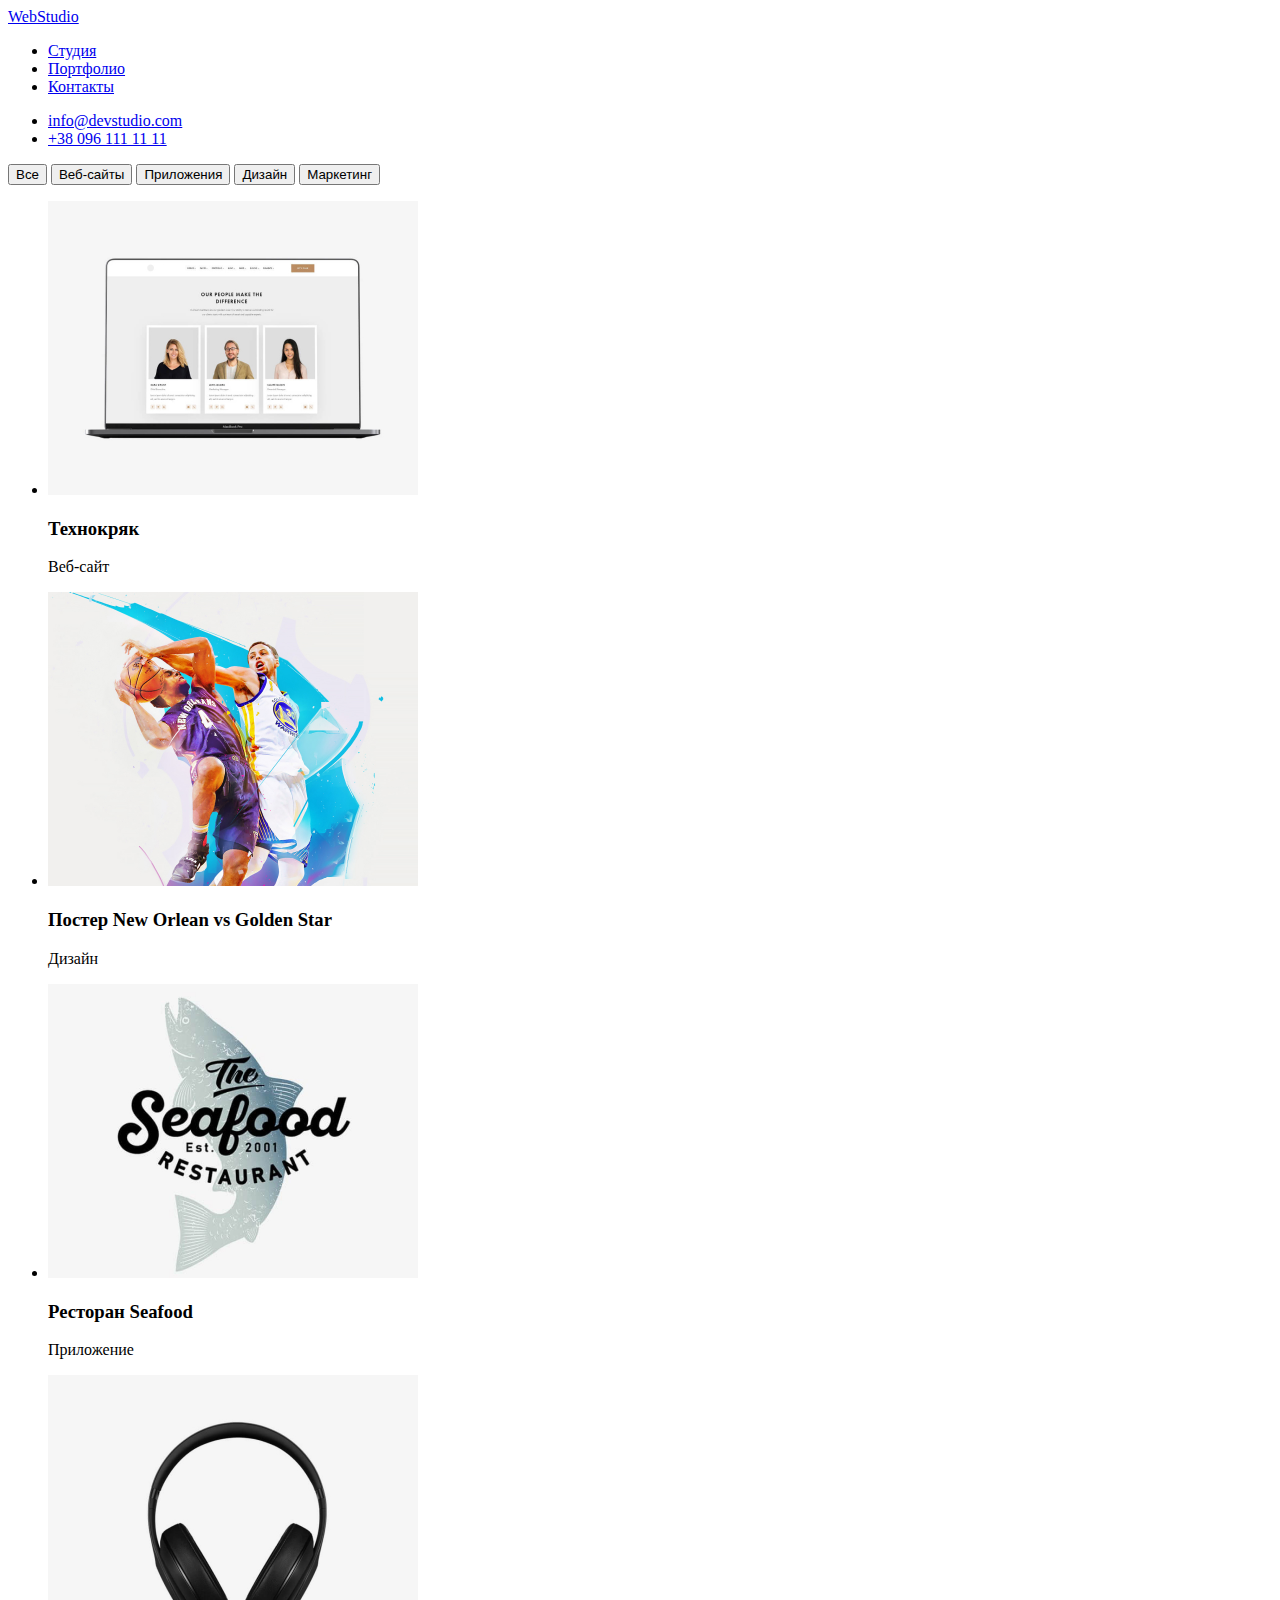
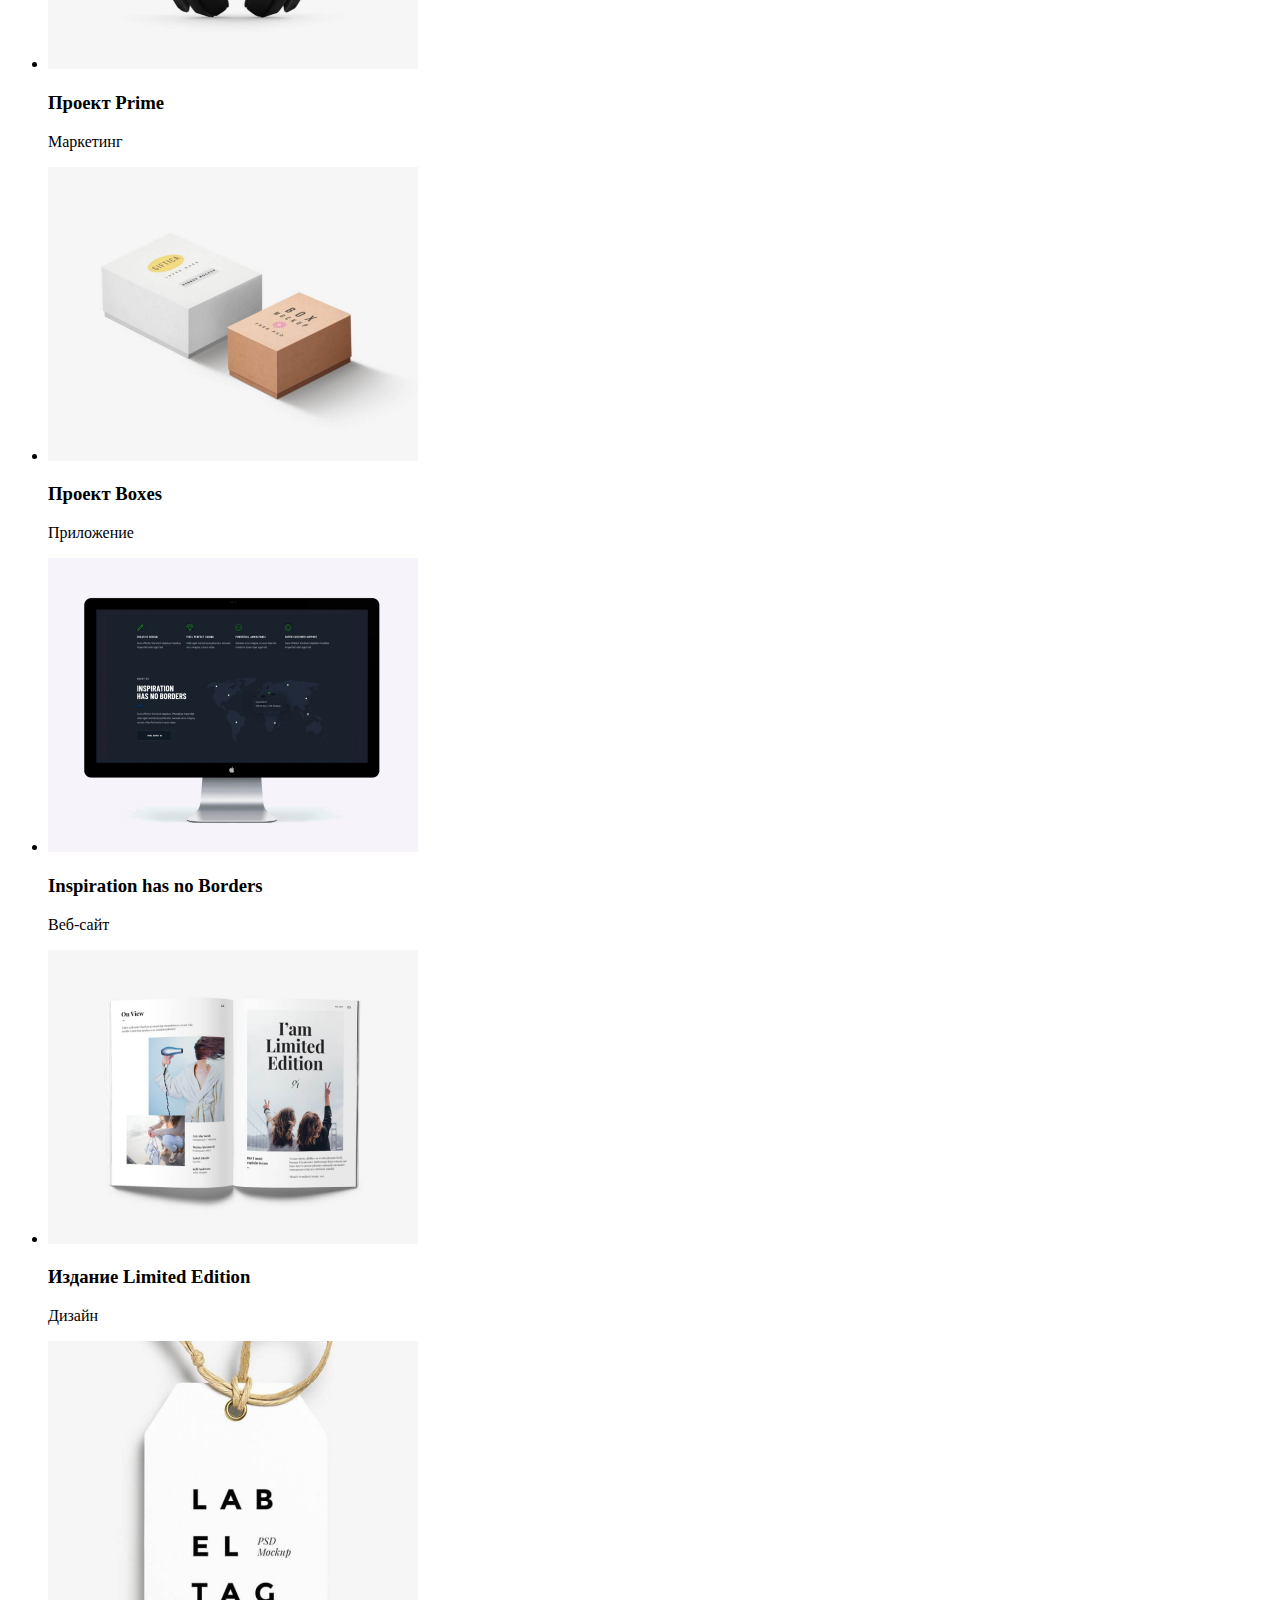
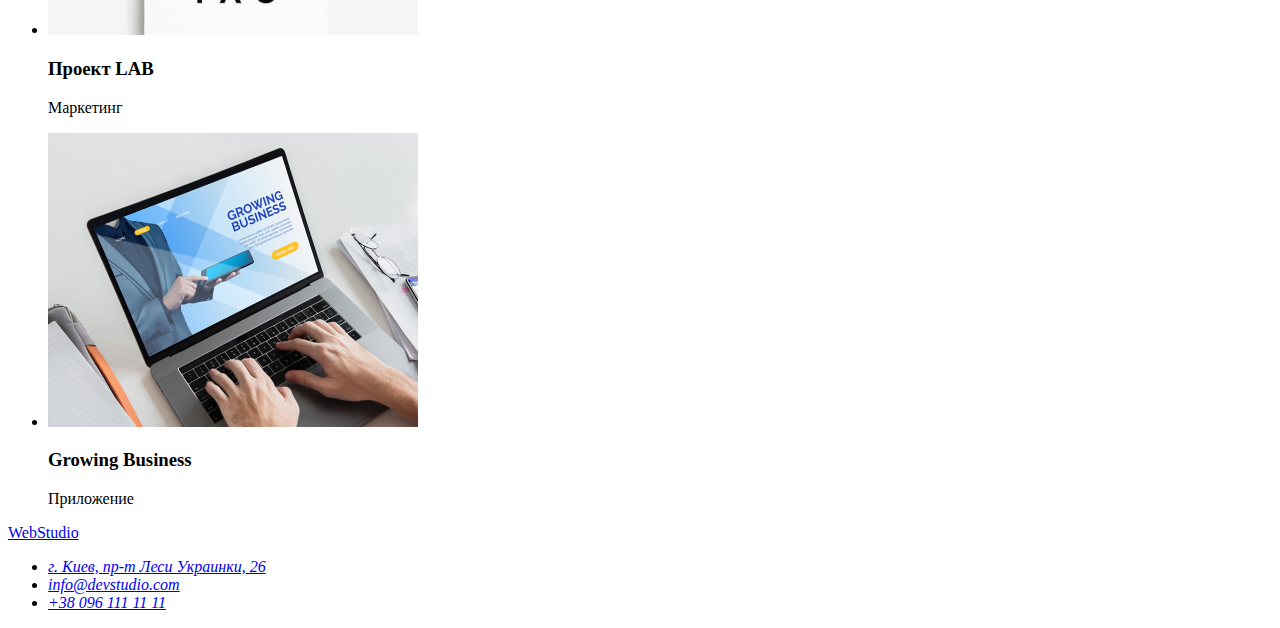
==== portfolio.html @ 534d1418 "portfolio" ====
<!DOCTYPE html>
<html lang="en">

<head>
    <meta charset="UTF-8" />
    <meta http-equiv="X-UA-Compatible" content="IE=edge" />
    <meta name="viewport" content="width=device-width, initial-scale=1.0" />
    <link rel="preconnect" href="https://fonts.googleapis.com">
    <link rel="preconnect" href="https://fonts.gstatic.com" crossorigin>
    <link href="https://fonts.googleapis.com/css2?family=Montserrat&display=swap" rel="stylesheet">
    <link rel="stylesheet" href="">
    <link rel="stylesheet" href="./styles/styles.css">
    <title>WebStudio</title>
</head>

<body>
    <header class="header">
        <nav>
            <a href="#">WebStudio</a>
            <ul>
                <li><a href="./index.html" class="link">Студия</a></li>
                <li><a href="./portfolio.html" class="link current">Портфолио</a></li>
                <li><a href="#" class="link">Контакты</a></li>
            </ul>
        </nav>
        <ul>
            <li>
                <a href="mailto:info@devstudio.com">info@devstudio.com</a>
            </li>
            <li>
                <a href="tel:+380961111111">+38 096 111 11 11</a>
            </li>
        </ul>
    </header>
    <main>
        <section>
            <button type="button">Все</button>
            <button type="button">Веб-сайты</button>
            <button type="button">Приложения</button>
            <button type="button">Дизайн</button>
            <button type="button">Маркетинг</button>
        </section>
        <section>
            <ul>
                <li>
                    <img src="./image/techno.jpg" alt="techno" width="370px" height="294px">
                    <h3>Технокряк</h3>
                    <p>Веб-сайт</p>
                </li>
                <li>
                    <img src="./image/poster.jpg" alt="poster" width="370px" height="294px">
                    <h3>Постер New Orlean vs Golden Star</h3>
                    <p>Дизайн</p>
                </li>
                <li>
                    <img src="./image/seafood.jpg" alt="seafood" width="370px" height="294px">
                    <h3>Ресторан Seafood</h3>
                    <p>Приложение</p>
                </li>
                <li>
                    <img src="./image/prime.jpg" alt="prime" width="370px" height="294px">
                    <h3>Проект Prime</h3>
                    <p>Маркетинг</p>
                </li>
                <li>
                    <img src="./image/boxes.jpg" alt="boxes" width="370px" height="294px">
                    <h3>Проект Boxes</h3>
                    <p>Приложение</p>
                </li>
                <li>
                    <img src="./image/web.jpg" alt="web" width="370px" height="294px">
                    <h3>Inspiration has no Borders</h3>
                    <p>Веб-сайт</p>
                </li>
                <li>
                    <img src="./image/edition.jpg" alt="edition" width="370px" height="294px">
                    <h3>Издание Limited Edition</h3>
                    <p>Дизайн</p>
                </li>
                <li>
                    <img src="./image/lab.jpg" alt="lab" width="370px" height="294px">
                    <h3>Проект LAB</h3>
                    <p>Маркетинг</p>
                </li>
                <li>
                    <img src="./image/grow.jpg" alt="grow" width="370px" height="294px">
                    <h3>Growing Business</h3>
                    <p>Приложение</p>
                </li>
            </ul>
        </section>
        
    </main>
    <footer>
        <a href="#">WebStudio</a>
        <address class="contact">
            <ul>
                <li>
                    <a href="https://www.google.com.ua/maps/place/%D0%B1%D1%83%D0%BB.+%D0%9B%D0%B5%D1%81%D0%B8+%D0%A3%D0%BA%D1%80%D0%B0%D0%B8%D0%BD%D0%BA%D0%B8,+26,+%D0%9A%D0%B8%D0%B5%D0%B2,+02000/@50.4265841,30.5361971,17z/data=!3m1!4b1!4m5!3m4!1s0x40d4cf0e033ecbe9:0x57a4dffefec77da0!8m2!3d50.4265807!4d30.5383858?hl=ru"
                        target="_blank" rel="noopener nofollow noreferrer">г. Киев, пр-т Леси Украинки, 26</a>
                </li>
                <li>
                    <a href="mailto:info@devstudio.com">info@devstudio.com</a>
                </li>
                <li>
                    <a href="tel:+380961111111">+38 096 111 11 11</a>
                </li>
            </ul>
        </address>
    </footer>
</body>

</html>
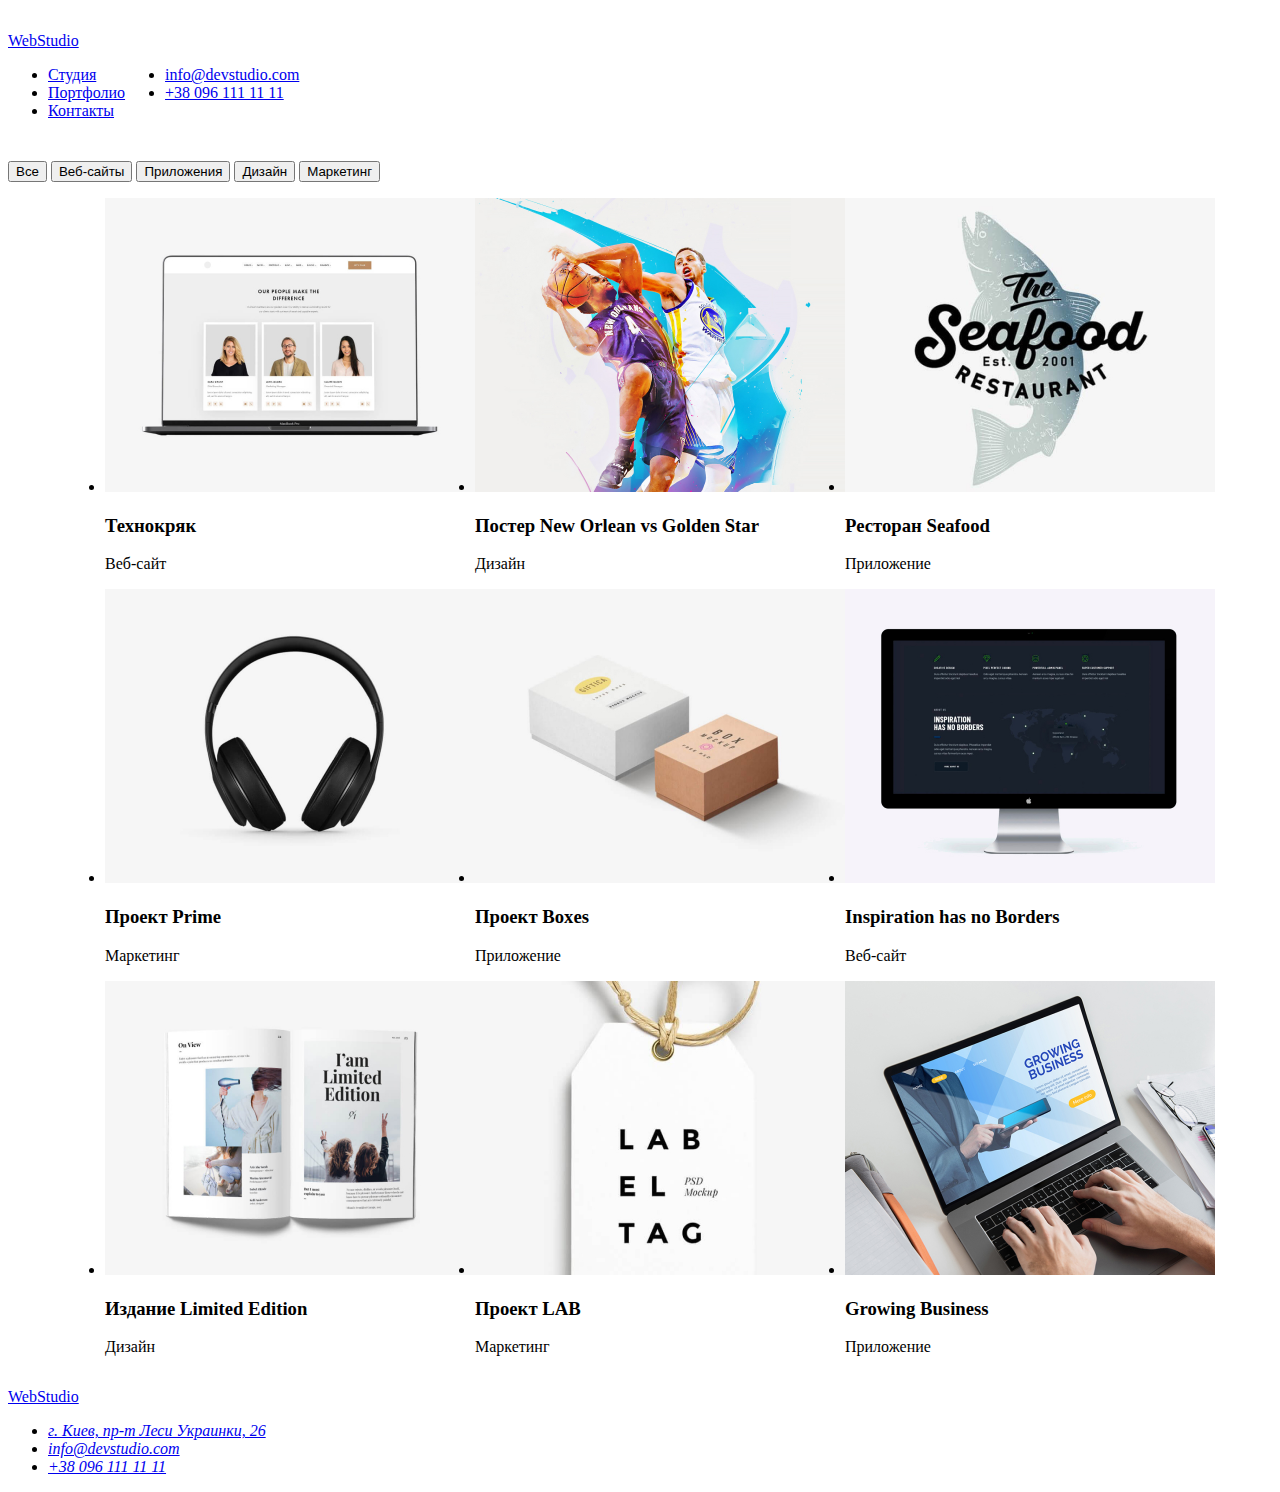
==== commit 01faf37c: "css" ====
--- a/portfolio.html
+++ b/portfolio.html
@@ -7,8 +7,8 @@
     <meta name="viewport" content="width=device-width, initial-scale=1.0" />
     <link rel="preconnect" href="https://fonts.googleapis.com">
     <link rel="preconnect" href="https://fonts.gstatic.com" crossorigin>
-    <link href="https://fonts.googleapis.com/css2?family=Montserrat&display=swap" rel="stylesheet">
-    <link rel="stylesheet" href="">
+    <link href="https://fonts.googleapis.com/css2?family=Raleway:wght@700&family=Roboto:wght@400;500;700;900&display=swap"
+        rel="stylesheet">
     <link rel="stylesheet" href="./styles/styles.css">
     <title>WebStudio</title>
 </head>
@@ -41,7 +41,7 @@
             <button type="button">Маркетинг</button>
         </section>
         <section>
-            <ul>
+            <ul class="portfolio-cards-list">
                 <li>
                     <img src="./image/techno.jpg" alt="techno" width="370px" height="294px">
                     <h3>Технокряк</h3>
--- a/styles/styles.css
+++ b/styles/styles.css
@@ -0,0 +1,139 @@
+:root {
+    --primary-color: #212121;
+    --secondary-color: #757575;
+    --accent-color: #2196F3;
+    --primary-font: "Roboto", sans-serif;
+    --secondary-font: "Raleway", sans-serif;
+    --normal-font: 400;
+    --medium-font: 500;
+    --bold-font: 700; 
+    --bolder-font: 900;
+    --primary-font-size: 16px;
+    --secondary-font-size: 14px;
+}
+
+body {
+    font-size: var(--primary-font-size);
+}
+
+.content {
+    width: 1170px;
+    margin: 0 auto;
+}
+
+.list {
+    list-style: none;
+    display: flex;
+}
+
+
+/* header */
+
+.header {
+    padding: 24px 0 0;
+    display: flex;
+    align-items: center;
+    margin-bottom: 25px;
+    
+}
+
+.logo {
+    color: var(--primary-color);
+    font-family: var(--secondary-font);
+    font-size: 26px;
+    font-weight: var(--bold-font);
+    margin-right: 93px;
+    /* width: 145px;
+    height: 31px;
+    display: block; */
+}
+
+.logo-first {
+    color: var(--accent-color);    
+}
+
+.menu {
+    margin-right: 331px;
+}
+
+.menu-list {
+    list-style: none;
+    display: flex;
+}
+
+.menu-item {
+    margin: 50px;
+
+    /* font-family: var(--primary-font);
+    font-size: var(--secondary-font-size);
+    font-weight: var(--medium-font); */
+    /* padding: 16px 0; */
+}
+
+.menu-link {
+    color: var(--accent-color);
+    text-decoration: none;
+    font-family: var(--primary-font);
+    font-size: var(--secondary-font-size);
+    font-weight: var(--medium-font);
+}
+
+/* end header */
+
+/* slider */
+
+.slider {
+    background-color: #2F303A;
+}
+
+.slider-text {
+    color: #FFFFFF;
+    font-family: var(--primary-font);
+    font-size: 44px;
+    font-weight: var(--bolder-font);
+    text-align: center;    
+}
+
+.slider-btn {
+    cursor: pointer;
+    width: 200px;
+    height: 50px;
+    background: var(--accent-color); 
+    color: #FFFFFF;   
+}
+
+
+
+/* special */
+
+/* todo */
+
+/* team */
+
+/* footer */
+
+.footer {
+    background-color: #2F303A;
+}
+
+.logo-footer {
+    display: block;
+    color: #FFFFFF;
+}
+
+.contact-list {
+    list-style: none;
+    font-style: normal;
+    font-family: var(--primary-font);
+    font-size: var(--secondary-font-size);
+    font-weight: var(--normal-font);
+}
+
+/* portfolio */
+
+.portfolio-cards-list {
+    display: flex;
+    justify-content: center;
+    flex-wrap: wrap;
+}
+
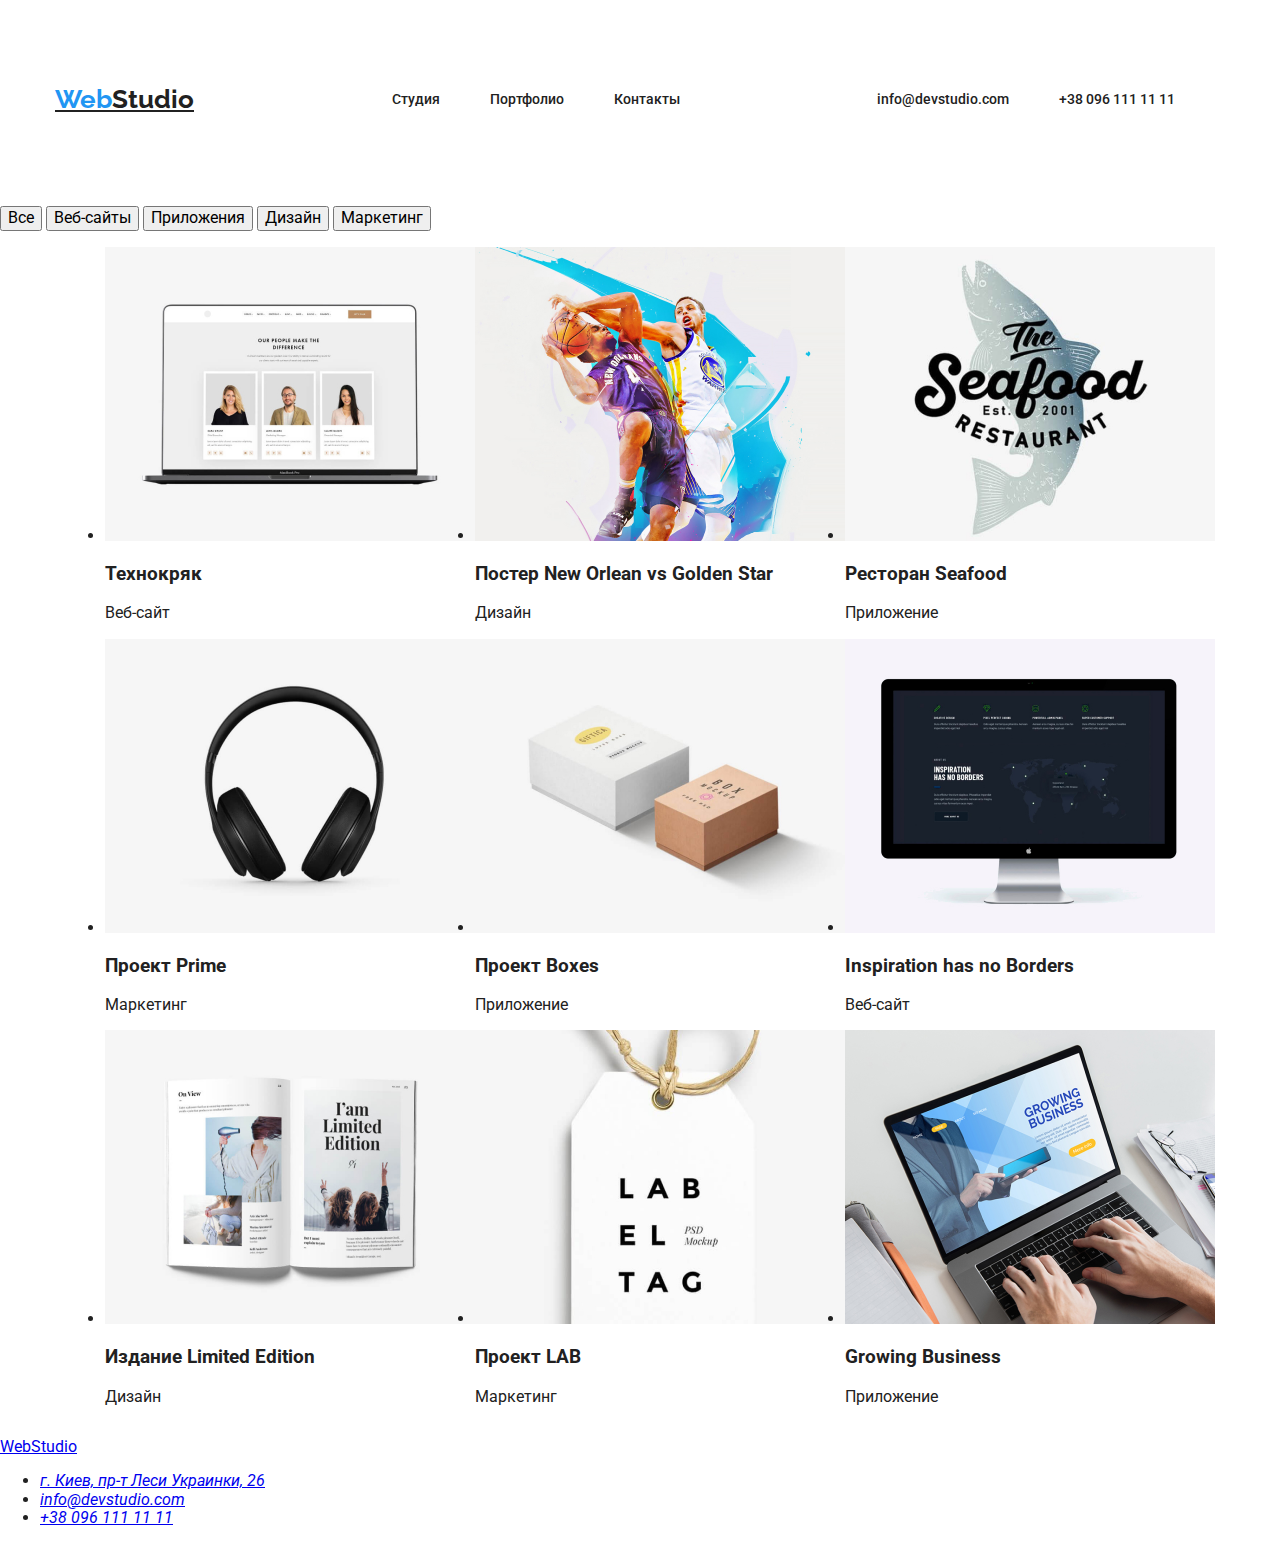
==== commit 085d66fc: "html+css" ====
--- a/portfolio.html
+++ b/portfolio.html
@@ -5,6 +5,7 @@
     <meta charset="UTF-8" />
     <meta http-equiv="X-UA-Compatible" content="IE=edge" />
     <meta name="viewport" content="width=device-width, initial-scale=1.0" />
+    <link rel="stylesheet" href="./styles/nomalize.css">
     <link rel="preconnect" href="https://fonts.googleapis.com">
     <link rel="preconnect" href="https://fonts.gstatic.com" crossorigin>
     <link href="https://fonts.googleapis.com/css2?family=Raleway:wght@700&family=Roboto:wght@400;500;700;900&display=swap"
@@ -14,21 +15,22 @@
 </head>
 
 <body>
-    <header class="header">
-        <nav>
-            <a href="#">WebStudio</a>
-            <ul>
-                <li><a href="./index.html" class="link">Студия</a></li>
-                <li><a href="./portfolio.html" class="link current">Портфолио</a></li>
-                <li><a href="#" class="link">Контакты</a></li>
+    <!-- header -->
+    <header class="header content">
+        <a href="#top" rel="noopener nofollow noreferrer" class="logo"><span class="logo-first">Web</span>Studio</a>
+        <nav class="menu">
+            <ul class="menu-list">
+                <li class="menu-item"><a href="./index.html" class="menu-link current">Студия</a></li>
+                <li class="menu-item"><a href="./portfolio.html" class="menu-link">Портфолио</a></li>
+                <li class="menu-item"><a href="#" class="menu-link">Контакты</a></li>
             </ul>
         </nav>
-        <ul>
-            <li>
-                <a href="mailto:info@devstudio.com">info@devstudio.com</a>
+        <ul class="menu-contact">
+            <li class="contact-list">
+                <a href="mailto:info@devstudio.com" class="menu-link">info@devstudio.com</a>
             </li>
-            <li>
-                <a href="tel:+380961111111">+38 096 111 11 11</a>
+            <li class="contact-list">
+                <a href="tel:+380961111111" class="menu-link">+38 096 111 11 11</a>
             </li>
         </ul>
     </header>
--- a/styles/nomalize.css
+++ b/styles/nomalize.css
@@ -0,0 +1,379 @@
+/*! normalize.css v8.0.1 | MIT License | github.com/necolas/normalize.css */
+
+/* Document
+   ========================================================================== */
+
+/**
+ * 1. Correct the line height in all browsers.
+ * 2. Prevent adjustments of font size after orientation changes in iOS.
+ */
+
+html {
+    line-height: 1.15;
+    /* 1 */
+    -webkit-text-size-adjust: 100%;
+    /* 2 */
+}
+
+/* Sections
+   ========================================================================== */
+
+/**
+ * Remove the margin in all browsers.
+ */
+
+body {
+    margin: 0;
+}
+
+/**
+ * Render the `main` element consistently in IE.
+ */
+
+main {
+    display: block;
+}
+
+/**
+ * Correct the font size and margin on `h1` elements within `section` and
+ * `article` contexts in Chrome, Firefox, and Safari.
+ */
+
+h1 {
+    font-size: 2em;
+    margin: 0.67em 0;
+}
+
+/* Grouping content
+   ========================================================================== */
+
+/**
+ * 1. Add the correct box sizing in Firefox.
+ * 2. Show the overflow in Edge and IE.
+ */
+
+hr {
+    box-sizing: content-box;
+    /* 1 */
+    height: 0;
+    /* 1 */
+    overflow: visible;
+    /* 2 */
+}
+
+/**
+ * 1. Correct the inheritance and scaling of font size in all browsers.
+ * 2. Correct the odd `em` font sizing in all browsers.
+ */
+
+pre {
+    font-family: monospace, monospace;
+    /* 1 */
+    font-size: 1em;
+    /* 2 */
+}
+
+/* Text-level semantics
+   ========================================================================== */
+
+/**
+ * Remove the gray background on active links in IE 10.
+ */
+
+a {
+    background-color: transparent;
+}
+
+/**
+ * 1. Remove the bottom border in Chrome 57-
+ * 2. Add the correct text decoration in Chrome, Edge, IE, Opera, and Safari.
+ */
+
+abbr[title] {
+    border-bottom: none;
+    /* 1 */
+    text-decoration: underline;
+    /* 2 */
+    text-decoration: underline dotted;
+    /* 2 */
+}
+
+/**
+ * Add the correct font weight in Chrome, Edge, and Safari.
+ */
+
+b,
+strong {
+    font-weight: bolder;
+}
+
+/**
+ * 1. Correct the inheritance and scaling of font size in all browsers.
+ * 2. Correct the odd `em` font sizing in all browsers.
+ */
+
+code,
+kbd,
+samp {
+    font-family: monospace, monospace;
+    /* 1 */
+    font-size: 1em;
+    /* 2 */
+}
+
+/**
+ * Add the correct font size in all browsers.
+ */
+
+small {
+    font-size: 80%;
+}
+
+/**
+ * Prevent `sub` and `sup` elements from affecting the line height in
+ * all browsers.
+ */
+
+sub,
+sup {
+    font-size: 75%;
+    line-height: 0;
+    position: relative;
+    vertical-align: baseline;
+}
+
+sub {
+    bottom: -0.25em;
+}
+
+sup {
+    top: -0.5em;
+}
+
+/* Embedded content
+   ========================================================================== */
+
+/**
+ * Remove the border on images inside links in IE 10.
+ */
+
+img {
+    border-style: none;
+}
+
+/* Forms
+   ========================================================================== */
+
+/**
+ * 1. Change the font styles in all browsers.
+ * 2. Remove the margin in Firefox and Safari.
+ */
+
+button,
+input,
+optgroup,
+select,
+textarea {
+    font-family: inherit;
+    /* 1 */
+    font-size: 100%;
+    /* 1 */
+    line-height: 1.15;
+    /* 1 */
+    margin: 0;
+    /* 2 */
+}
+
+/**
+ * Show the overflow in IE.
+ * 1. Show the overflow in Edge.
+ */
+
+button,
+input {
+    /* 1 */
+    overflow: visible;
+}
+
+/**
+ * Remove the inheritance of text transform in Edge, Firefox, and IE.
+ * 1. Remove the inheritance of text transform in Firefox.
+ */
+
+button,
+select {
+    /* 1 */
+    text-transform: none;
+}
+
+/**
+ * Correct the inability to style clickable types in iOS and Safari.
+ */
+
+button,
+[type="button"],
+[type="reset"],
+[type="submit"] {
+    -webkit-appearance: button;
+}
+
+/**
+ * Remove the inner border and padding in Firefox.
+ */
+
+button::-moz-focus-inner,
+[type="button"]::-moz-focus-inner,
+[type="reset"]::-moz-focus-inner,
+[type="submit"]::-moz-focus-inner {
+    border-style: none;
+    padding: 0;
+}
+
+/**
+ * Restore the focus styles unset by the previous rule.
+ */
+
+button:-moz-focusring,
+[type="button"]:-moz-focusring,
+[type="reset"]:-moz-focusring,
+[type="submit"]:-moz-focusring {
+    outline: 1px dotted ButtonText;
+}
+
+/**
+ * Correct the padding in Firefox.
+ */
+
+fieldset {
+    padding: 0.35em 0.75em 0.625em;
+}
+
+/**
+ * 1. Correct the text wrapping in Edge and IE.
+ * 2. Correct the color inheritance from `fieldset` elements in IE.
+ * 3. Remove the padding so developers are not caught out when they zero out
+ *    `fieldset` elements in all browsers.
+ */
+
+legend {
+    box-sizing: border-box;
+    /* 1 */
+    color: inherit;
+    /* 2 */
+    display: table;
+    /* 1 */
+    max-width: 100%;
+    /* 1 */
+    padding: 0;
+    /* 3 */
+    white-space: normal;
+    /* 1 */
+}
+
+/**
+ * Add the correct vertical alignment in Chrome, Firefox, and Opera.
+ */
+
+progress {
+    vertical-align: baseline;
+}
+
+/**
+ * Remove the default vertical scrollbar in IE 10+.
+ */
+
+textarea {
+    overflow: auto;
+}
+
+/**
+ * 1. Add the correct box sizing in IE 10.
+ * 2. Remove the padding in IE 10.
+ */
+
+[type="checkbox"],
+[type="radio"] {
+    box-sizing: border-box;
+    /* 1 */
+    padding: 0;
+    /* 2 */
+}
+
+/**
+ * Correct the cursor style of increment and decrement buttons in Chrome.
+ */
+
+[type="number"]::-webkit-inner-spin-button,
+[type="number"]::-webkit-outer-spin-button {
+    height: auto;
+}
+
+/**
+ * 1. Correct the odd appearance in Chrome and Safari.
+ * 2. Correct the outline style in Safari.
+ */
+
+[type="search"] {
+    -webkit-appearance: textfield;
+    /* 1 */
+    outline-offset: -2px;
+    /* 2 */
+}
+
+/**
+ * Remove the inner padding in Chrome and Safari on macOS.
+ */
+
+[type="search"]::-webkit-search-decoration {
+    -webkit-appearance: none;
+}
+
+/**
+ * 1. Correct the inability to style clickable types in iOS and Safari.
+ * 2. Change font properties to `inherit` in Safari.
+ */
+
+::-webkit-file-upload-button {
+    -webkit-appearance: button;
+    /* 1 */
+    font: inherit;
+    /* 2 */
+}
+
+/* Interactive
+   ========================================================================== */
+
+/*
+ * Add the correct display in Edge, IE 10+, and Firefox.
+ */
+
+details {
+    display: block;
+}
+
+/*
+ * Add the correct display in all browsers.
+ */
+
+summary {
+    display: list-item;
+}
+
+/* Misc
+   ========================================================================== */
+
+/**
+ * Add the correct display in IE 10+.
+ */
+
+template {
+    display: none;
+}
+
+/**
+ * Add the correct display in IE 10.
+ */
+
+[hidden] {
+    display: none;
+}--- a/styles/styles.css
+++ b/styles/styles.css
@@ -1,7 +1,9 @@
 :root {
+    /* color */
     --primary-color: #212121;
     --secondary-color: #757575;
     --accent-color: #2196F3;
+    /* font */
     --primary-font: "Roboto", sans-serif;
     --secondary-font: "Raleway", sans-serif;
     --normal-font: 400;
@@ -13,12 +15,14 @@
 }
 
 body {
-    font-size: var(--primary-font-size);
+    font-family: var(--primary-font);
+    color: var(--primary-color);
 }
 
 .content {
     width: 1170px;
-    margin: 0 auto;
+    margin-left: auto;
+    margin-right: auto;
 }
 
 .list {
@@ -26,23 +30,36 @@
     display: flex;
 }
 
+.section {
+    /* border-image: ; */
+}
+
+.section-title {
+    /* font-weight: ;
+    font-size: ;
+    line-height: ;
+    color: ; */
+}
+
 
 /* header */
 
 .header {
-    padding: 24px 0 0;
+    background-color: #FFFFFF;
+    padding-top: 24px;
+    padding-bottom: 32px;
     display: flex;
     align-items: center;
-    margin-bottom: 25px;
-    
+    justify-content: space-between;   
 }
 
 .logo {
     color: var(--primary-color);
     font-family: var(--secondary-font);
     font-size: 26px;
+    line-height: 1.19;
     font-weight: var(--bold-font);
-    margin-right: 93px;
+    /* margin-right: 93px; */
     /* width: 145px;
     height: 31px;
     display: block; */
@@ -52,18 +69,18 @@
     color: var(--accent-color);    
 }
 
-.menu {
-    margin-right: 331px;
-}
-
-.menu-list {
+.menu { 
+}
+
+.menu-list, .menu-contact{
     list-style: none;
     display: flex;
+    align-items: center;
+    padding: 0;
 }
 
 .menu-item {
-    margin: 50px;
-
+    margin: 25px;
     /* font-family: var(--primary-font);
     font-size: var(--secondary-font-size);
     font-weight: var(--medium-font); */
@@ -71,11 +88,22 @@
 }
 
 .menu-link {
+    color: var(--primary-color);
+    text-decoration: none;
+    font-family: var(--primary-font);
+    font-size: var(--secondary-font-size);
+    font-weight: var(--medium-font);
+    line-height: 1.14;
+}
+
+.menu-contact {}
+
+.contact-list + .contact-list {
+    margin: 50px;
+}
+
+.menu-link:hover, .menu-link:focus {
     color: var(--accent-color);
-    text-decoration: none;
-    font-family: var(--primary-font);
-    font-size: var(--secondary-font-size);
-    font-weight: var(--medium-font);
 }
 
 /* end header */
@@ -84,6 +112,10 @@
 
 .slider {
     background-color: #2F303A;
+    padding: 200px 280px;
+    text-align: center;
+    letter-spacing: 0.06em;
+    text-transform: uppercase;
 }
 
 .slider-text {
@@ -91,24 +123,130 @@
     font-family: var(--primary-font);
     font-size: 44px;
     font-weight: var(--bolder-font);
-    text-align: center;    
+    line-height: 1.36;
 }
 
 .slider-btn {
+    background-color: var(--accent-color);
+    color: #FFFFFF;
+    font-family: var(--primary-font);
+    font-weight: var(--bolder-font);
+    font-size: var(--primary-font-size);
+    line-height: 1.88px;
     cursor: pointer;
     width: 200px;
     height: 50px;
-    background: var(--accent-color); 
-    color: #FFFFFF;   
-}
-
-
+    box-shadow: 0px 4px 4px rgba(0, 0, 0, 0.15);
+    border-radius: 4px;
+}
+/* end slider */
 
 /* special */
+.special {
+    background-color: #FFFFFF;
+    padding: 0;
+    display: flex;
+    align-items: center;
+    justify-content: space-between;
+}
+
+.special-list {}
+
+.special-item {
+    margin: 15px;
+}
+
+.special-head {
+    font-family: var(--primary-font);
+    font-weight: var(--bold-font);
+    font-size: var(--secondary-font-size);
+    line-height: 1.14;
+    letter-spacing: 0.03em;
+    text-transform: uppercase;
+    color: var(--primary-color);
+}
+
+.special-text {
+    font-family: var(--primary-font);
+    font-weight: var(--normal-font);
+    font-size: var(--secondary-font-size);
+    line-height: 1.74;
+    letter-spacing: 0.03em;
+    color: var(--secondary-color);
+}
+/* end special */
 
 /* todo */
 
+.todo {
+    
+}
+
+.todo-head {
+    font-family: var(--primary-font);
+    font-weight: var(--bold-font);
+    font-size: 36px;
+    line-height: 1.16;
+    text-align: center;
+    letter-spacing: 0.03em;
+    color: var(--primary-color);
+}
+
+.todo-list {
+    padding: 0;    
+}
+
+.todo-item {
+    margin: 0px 30px 0px 0px;    
+}
+/* end todo */
+
 /* team */
+.team {
+    background-color: #F5F4FA;
+}
+
+.team-head {
+    font-family: var(--primary-font);
+        font-weight: var(--bold-font);
+        font-size: 36px;
+        line-height: 1.17;
+        text-align: center;
+        letter-spacing: 0.03em;
+        color: var(--primary-color);
+}
+
+.team-list {}
+
+.team-item {}
+
+.team-img + .team-img {
+    width: 270px;
+    height: 260px;
+    border-radius: 0px;
+    margin: 15;
+}
+
+.team-name {
+    font-family: var(--primary-font);
+    font-weight: var(--medium-font);
+    font-size: var(--primary-font-size);
+    line-height: 1.19;
+    text-align: center;
+    letter-spacing: 0.03em;
+    color: var(--primary-color);
+}
+
+.team-skills {
+    font-family: var(--primary-font);
+    font-weight: var(--normal-font);
+    font-size: var(--primary-font-size);
+    line-height: 1.19;
+    text-align: center;
+    letter-spacing: 0.03em;
+    color: var();
+}
+/* end team */
 
 /* footer */
 
@@ -119,21 +257,21 @@
 .logo-footer {
     display: block;
     color: #FFFFFF;
+    padding: 60px 215px ;
 }
 
 .contact-list {
-    list-style: none;
-    font-style: normal;
-    font-family: var(--primary-font);
-    font-size: var(--secondary-font-size);
-    font-weight: var(--normal-font);
-}
+    
+
+}
+
+/* end footer */
 
 /* portfolio */
 
 .portfolio-cards-list {
     display: flex;
     justify-content: center;
-    flex-wrap: wrap;
-}
-
+    flex-wrap: wrap; 
+}
+
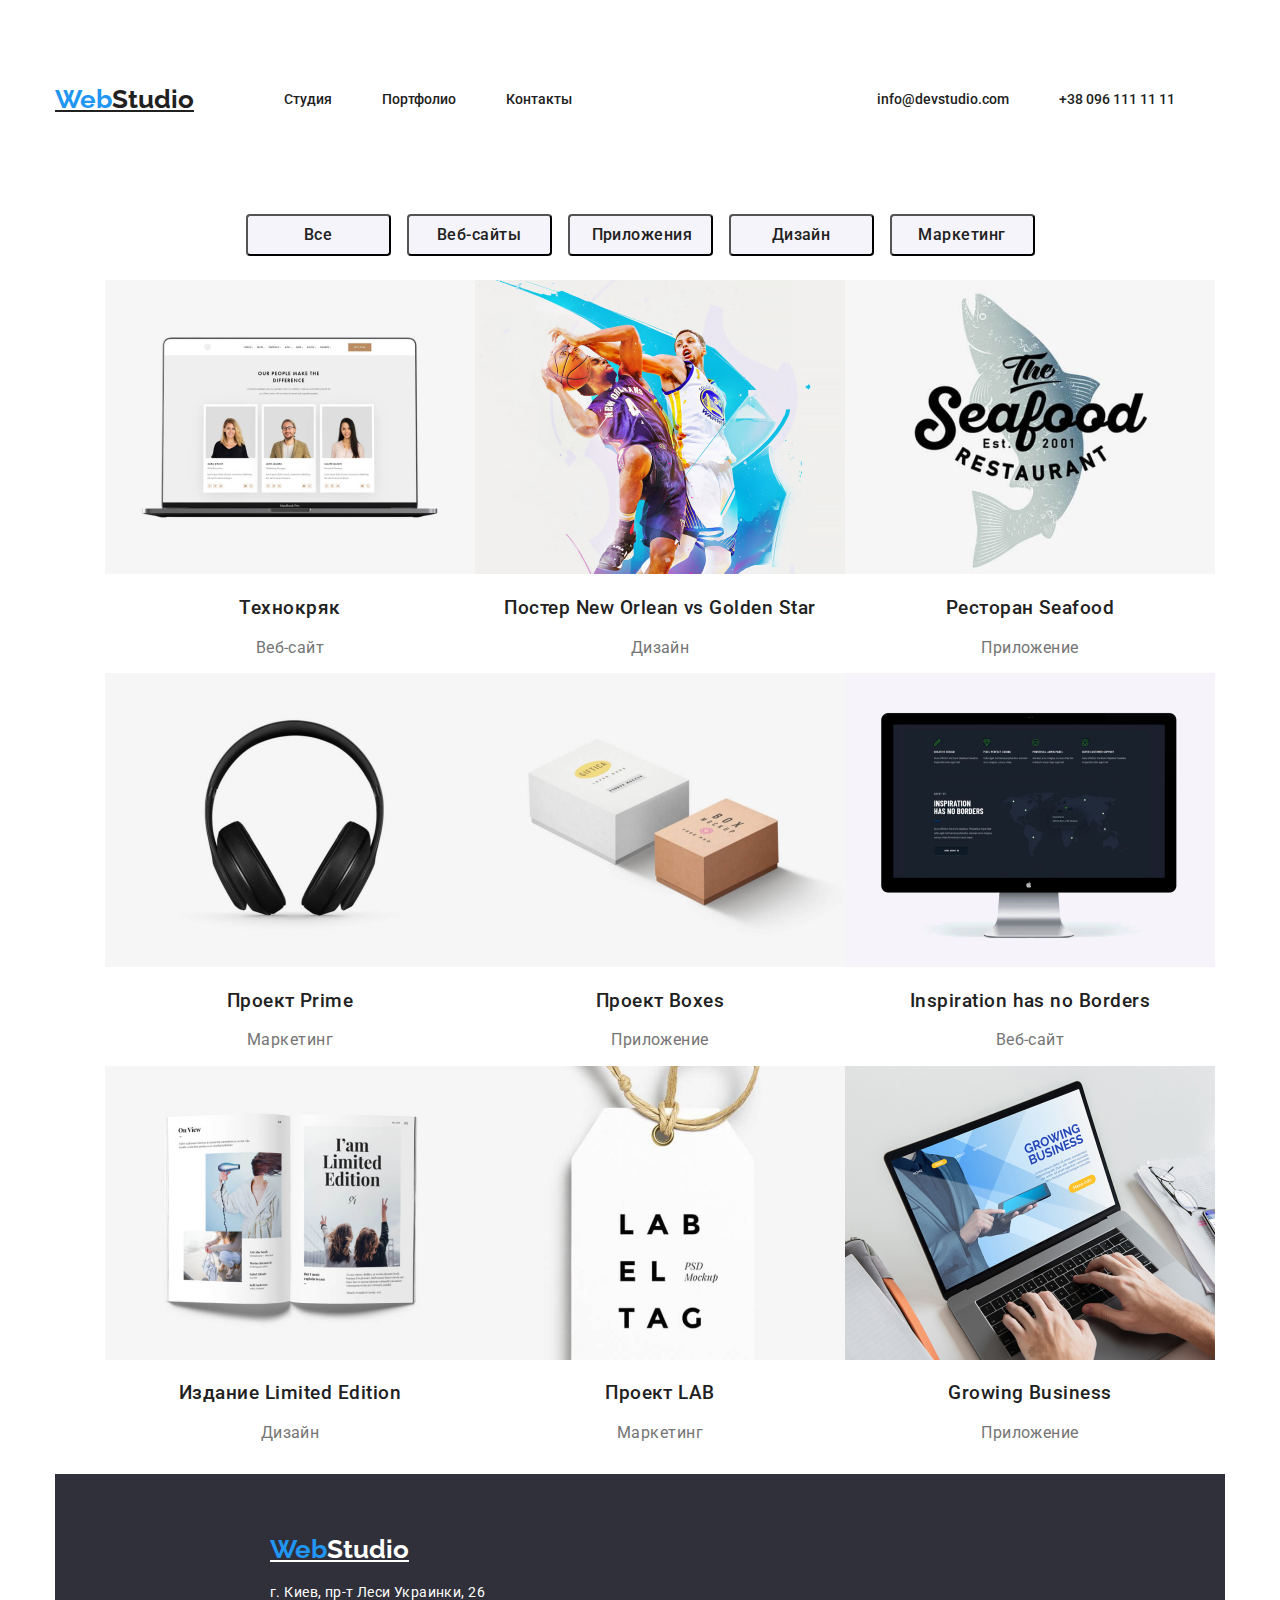
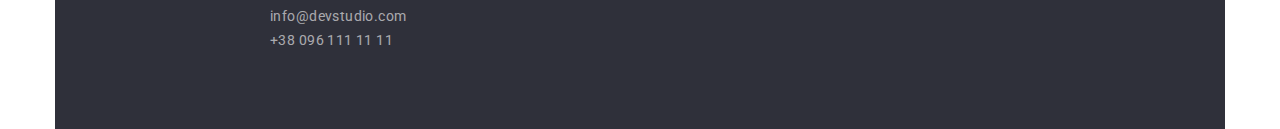
==== commit 5dbbe855: "portfolio_css" ====
--- a/portfolio.html
+++ b/portfolio.html
@@ -34,80 +34,82 @@
             </li>
         </ul>
     </header>
-    <main>
-        <section>
-            <button type="button">Все</button>
-            <button type="button">Веб-сайты</button>
-            <button type="button">Приложения</button>
-            <button type="button">Дизайн</button>
-            <button type="button">Маркетинг</button>
+    <main class="portfolio content">
+        <!-- portfolio-btn -->
+        <section class="portfolio-btn">
+            <button class="portfolio-btn-link" type="button">Все</button>
+            <button class="portfolio-btn-link" type="button">Веб-сайты</button>
+            <button class="portfolio-btn-link" type="button">Приложения</button>
+            <button class="portfolio-btn-link" type="button">Дизайн</button>
+            <button class="portfolio-btn-link" type="button">Маркетинг</button>
         </section>
-        <section>
+        <section class="portfolio-cards">
             <ul class="portfolio-cards-list">
                 <li>
                     <img src="./image/techno.jpg" alt="techno" width="370px" height="294px">
-                    <h3>Технокряк</h3>
-                    <p>Веб-сайт</p>
+                    <h3 class="portfolio-head">Технокряк</h3>
+                    <p class="portfolio-text">Веб-сайт</p>
                 </li>
                 <li>
                     <img src="./image/poster.jpg" alt="poster" width="370px" height="294px">
-                    <h3>Постер New Orlean vs Golden Star</h3>
-                    <p>Дизайн</p>
+                    <h3 class="portfolio-head">Постер New Orlean vs Golden Star</h3>
+                    <p class="portfolio-text">Дизайн</p>
                 </li>
                 <li>
                     <img src="./image/seafood.jpg" alt="seafood" width="370px" height="294px">
-                    <h3>Ресторан Seafood</h3>
-                    <p>Приложение</p>
+                    <h3 class="portfolio-head">Ресторан Seafood</h3>
+                    <p class="portfolio-text">Приложение</p>
                 </li>
                 <li>
                     <img src="./image/prime.jpg" alt="prime" width="370px" height="294px">
-                    <h3>Проект Prime</h3>
-                    <p>Маркетинг</p>
+                    <h3 class="portfolio-head">Проект Prime</h3>
+                    <p class="portfolio-text">Маркетинг</p>
                 </li>
                 <li>
                     <img src="./image/boxes.jpg" alt="boxes" width="370px" height="294px">
-                    <h3>Проект Boxes</h3>
-                    <p>Приложение</p>
+                    <h3 class="portfolio-head">Проект Boxes</h3>
+                    <p class="portfolio-text">Приложение</p>
                 </li>
                 <li>
                     <img src="./image/web.jpg" alt="web" width="370px" height="294px">
-                    <h3>Inspiration has no Borders</h3>
-                    <p>Веб-сайт</p>
+                    <h3 class="portfolio-head">Inspiration has no Borders</h3>
+                    <p class="portfolio-text">Веб-сайт</p>
                 </li>
                 <li>
                     <img src="./image/edition.jpg" alt="edition" width="370px" height="294px">
-                    <h3>Издание Limited Edition</h3>
-                    <p>Дизайн</p>
+                    <h3 class="portfolio-head">Издание Limited Edition</h3>
+                    <p class="portfolio-text">Дизайн</p>
                 </li>
                 <li>
                     <img src="./image/lab.jpg" alt="lab" width="370px" height="294px">
-                    <h3>Проект LAB</h3>
-                    <p>Маркетинг</p>
+                    <h3 class="portfolio-head">Проект LAB</h3>
+                    <p class="portfolio-text">Маркетинг</p>
                 </li>
                 <li>
                     <img src="./image/grow.jpg" alt="grow" width="370px" height="294px">
-                    <h3>Growing Business</h3>
-                    <p>Приложение</p>
+                    <h3 class="portfolio-head">Growing Business</h3>
+                    <p class="portfolio-text">Приложение</p>
                 </li>
             </ul>
         </section>
         
     </main>
-    <footer>
-        <a href="#">WebStudio</a>
-        <address class="contact">
-            <ul>
-                <li>
-                    <a href="https://www.google.com.ua/maps/place/%D0%B1%D1%83%D0%BB.+%D0%9B%D0%B5%D1%81%D0%B8+%D0%A3%D0%BA%D1%80%D0%B0%D0%B8%D0%BD%D0%BA%D0%B8,+26,+%D0%9A%D0%B8%D0%B5%D0%B2,+02000/@50.4265841,30.5361971,17z/data=!3m1!4b1!4m5!3m4!1s0x40d4cf0e033ecbe9:0x57a4dffefec77da0!8m2!3d50.4265807!4d30.5383858?hl=ru"
+    <footer class="footer content">
+        <a href="#" class="logo logo-footer"><span class="logo-first">Web</span>Studio</a>
+        <address class="footer-contact">
+            <ul class="contact-list">
+                <li class="contact-item">
+                    <a class="contact-link contact-map"
+                        href="https://www.google.com.ua/maps/place/%D0%B1%D1%83%D0%BB.+%D0%9B%D0%B5%D1%81%D0%B8+%D0%A3%D0%BA%D1%80%D0%B0%D0%B8%D0%BD%D0%BA%D0%B8,+26,+%D0%9A%D0%B8%D0%B5%D0%B2,+02000/@50.4265841,30.5361971,17z/data=!3m1!4b1!4m5!3m4!1s0x40d4cf0e033ecbe9:0x57a4dffefec77da0!8m2!3d50.4265807!4d30.5383858?hl=ru"
                         target="_blank" rel="noopener nofollow noreferrer">г. Киев, пр-т Леси Украинки, 26</a>
                 </li>
-                <li>
-                    <a href="mailto:info@devstudio.com">info@devstudio.com</a>
+                <li class="contact-item">
+                    <a class="contact-link" href="mailto:info@devstudio.com">info@devstudio.com</a>
                 </li>
-                <li>
-                    <a href="tel:+380961111111">+38 096 111 11 11</a>
+                <li class="contact-item">
+                    <a class="contact-link" href="tel:+380961111111">+38 096 111 11 11</a>
                 </li>
-            </ul>
+                </ul=>
         </address>
     </footer>
 </body>
--- a/styles/styles.css
+++ b/styles/styles.css
@@ -30,16 +30,16 @@
     display: flex;
 }
 
-.section {
-    /* border-image: ; */
-}
-
-.section-title {
-    /* font-weight: ;
+/* .section {
+    border-image: ;
+} */
+
+/* .section-title {
+    font-weight: ;
     font-size: ;
     line-height: ;
-    color: ; */
-}
+    color: ;
+} */
 
 
 /* header */
@@ -69,8 +69,7 @@
     color: var(--accent-color);    
 }
 
-.menu { 
-}
+/* .menu {} */
 
 .menu-list, .menu-contact{
     list-style: none;
@@ -96,7 +95,7 @@
     line-height: 1.14;
 }
 
-.menu-contact {}
+/* .menu-contact {} */
 
 .contact-list + .contact-list {
     margin: 50px;
@@ -150,7 +149,7 @@
     justify-content: space-between;
 }
 
-.special-list {}
+/* .special-list {} */
 
 .special-item {
     margin: 15px;
@@ -178,9 +177,7 @@
 
 /* todo */
 
-.todo {
-    
-}
+/* .todo {} */
 
 .todo-head {
     font-family: var(--primary-font);
@@ -216,9 +213,11 @@
         color: var(--primary-color);
 }
 
-.team-list {}
-
-.team-item {}
+.team-list {
+    justify-content: space-between;
+}
+
+/* .team-item {} */
 
 .team-img + .team-img {
     width: 270px;
@@ -244,7 +243,7 @@
     line-height: 1.19;
     text-align: center;
     letter-spacing: 0.03em;
-    color: var();
+    color: var(--secondary-color);
 }
 /* end team */
 
@@ -252,26 +251,104 @@
 
 .footer {
     background-color: #2F303A;
+    padding: 60px 0px 60px 0px;
 }
 
 .logo-footer {
     display: block;
     color: #FFFFFF;
-    padding: 60px 215px ;
+    margin-left: 215px;
 }
 
 .contact-list {
+    list-style: none;
+    margin-left: 215px;
+    padding: 0;
+}
+
+.contact-link {
+    text-decoration: none;
+    font-family: var(--primary-font);
+    font-weight: var(--normal-font);
+    font-size: var(--secondary-font-size);
+    line-height: 1.71;
+    letter-spacing: 0.03em;
+    font-style: normal;
+    color: rgba(255, 255, 255, 0.6);
+}
+
+.contact-link:hover, 
+.contact-link:focus {
+    color: var(--accent-color);
+}
+
+.contact-map {
+    color: #FFFFFF;
+}
+
+/* end footer */
+
+.portfolio {
+    padding: 0;
+}
+
+/* portfolio */
+
+/* portfolio-btn */
+.portfolio-btn {
+    display: flex;
+    justify-content: center;
     
-
-}
-
-/* end footer */
-
-/* portfolio */
+}
+
+.portfolio-btn-link {
+    background-color: #F5F4FA;
+    color: var(--primary-color);
+    display: block;
+    width: 145px;
+    cursor: pointer;
+    border-radius: 4px;
+    padding: 6px 22px;
+    text-align: center;
+    font-weight: var(--medium-font);
+    font-size: var(--primary-font);
+    line-height: 1.6;
+    letter-spacing: 0.03em;
+    margin: 8px;
+}
+
+.portfolio-btn-link:hover,
+.portfolio-btn-link:focus {
+    background-color: var(--accent-color);
+    color: #FFFFFF;
+}
+
+/*end portfolio-btn */
+
+/* portfolio-cards */
+.portfolio-cards {
+    font-family: var(--primary-font);
+    font-size: var(--primary-font-size);
+    line-height: 1.19;
+    text-align: center;
+    letter-spacing: 0.03em;
+
+}
 
 .portfolio-cards-list {
     display: flex;
     justify-content: center;
-    flex-wrap: wrap; 
-}
-
+    flex-wrap: wrap;
+    list-style: none;
+}
+
+.portfolio-head {
+    font-weight: var(--medium-font);
+    color: var(--primary-color);
+}
+
+.portfolio-text {
+    font-weight: var(--normal-font);
+    color: var(--secondary-color);
+}
+
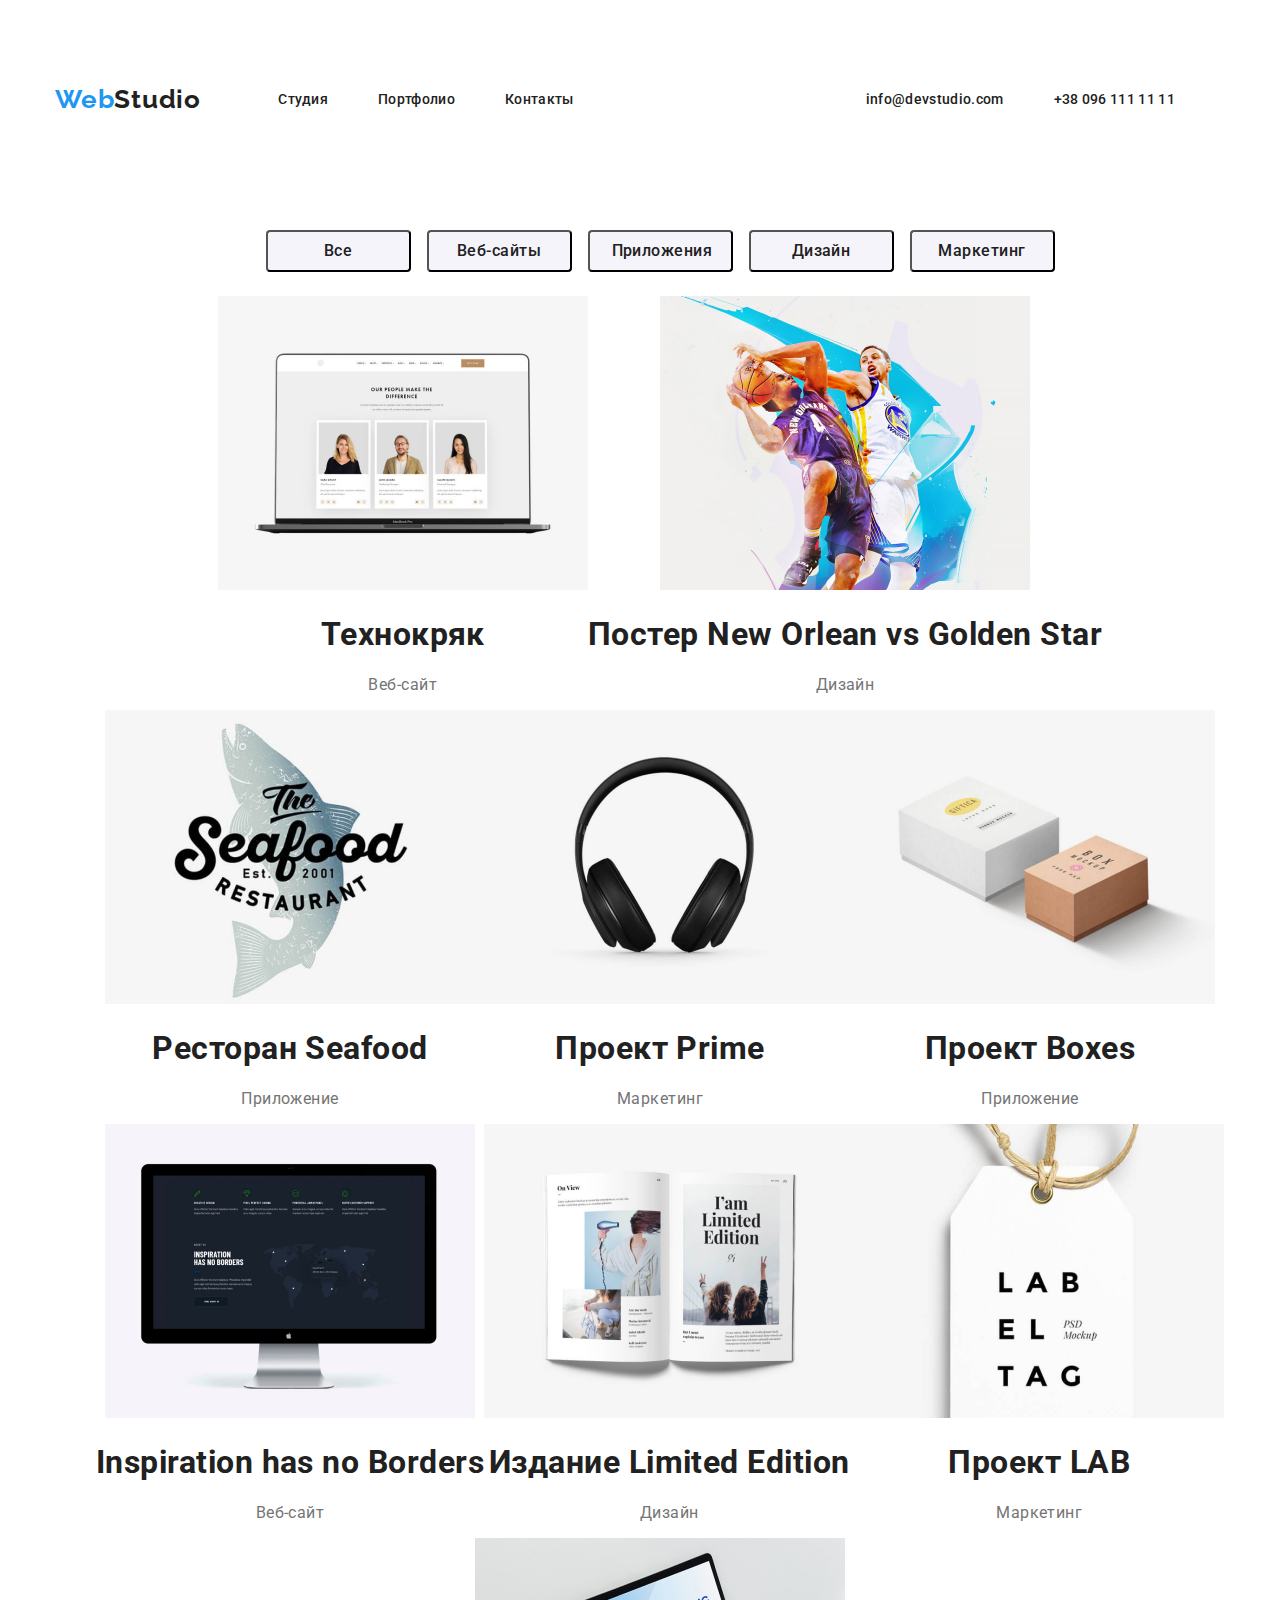
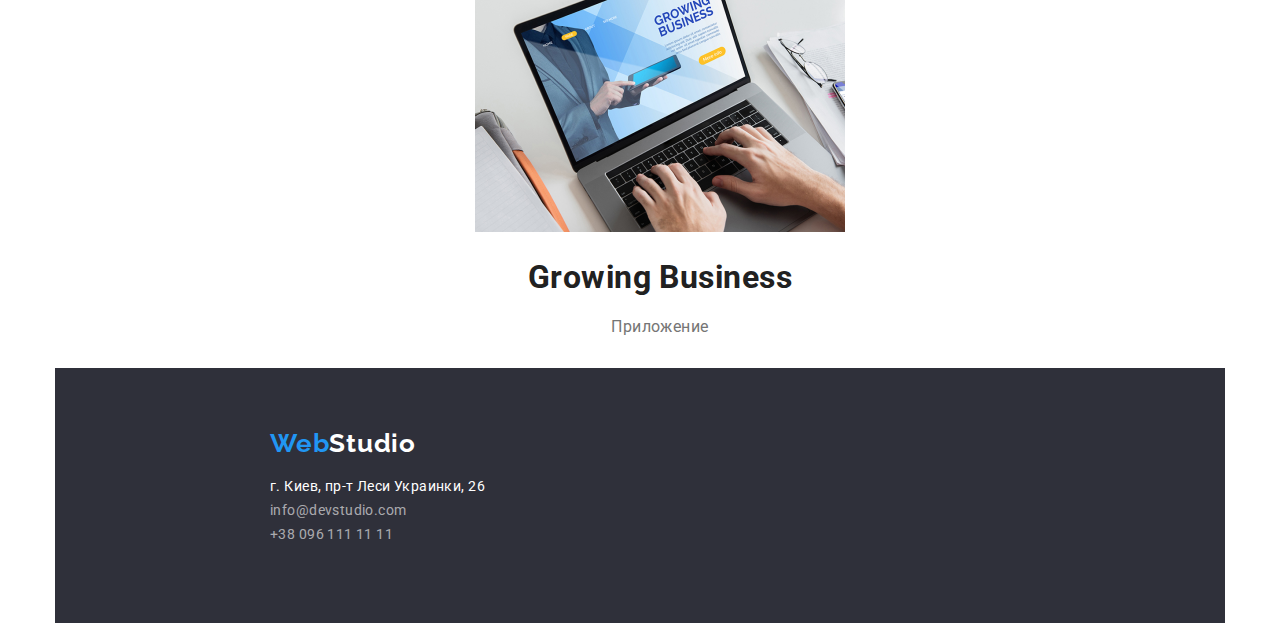
==== commit 8a2d272e: "update_portfolio" ====
--- a/portfolio.html
+++ b/portfolio.html
@@ -36,58 +36,58 @@
     </header>
     <main class="portfolio content">
         <!-- portfolio-btn -->
-        <section class="portfolio-btn">
-            <button class="portfolio-btn-link" type="button">Все</button>
-            <button class="portfolio-btn-link" type="button">Веб-сайты</button>
-            <button class="portfolio-btn-link" type="button">Приложения</button>
-            <button class="portfolio-btn-link" type="button">Дизайн</button>
-            <button class="portfolio-btn-link" type="button">Маркетинг</button>
-        </section>
-        <section class="portfolio-cards">
+        <section>
+            <ul class="portfolio-btn list">
+                <li><button class="portfolio-btn-link" type="button">Все</button></li>
+                <li><button class="portfolio-btn-link" type="button">Веб-сайты</button></li>
+                <li><button class="portfolio-btn-link" type="button">Приложения</button></li>
+                <li><button class="portfolio-btn-link" type="button">Дизайн</button></li>
+                <li><button class="portfolio-btn-link" type="button">Маркетинг</button></li>
+            </ul>
             <ul class="portfolio-cards-list">
                 <li>
                     <img src="./image/techno.jpg" alt="techno" width="370px" height="294px">
-                    <h3 class="portfolio-head">Технокряк</h3>
+                    <h1 class="portfolio-head">Технокряк</h1>
                     <p class="portfolio-text">Веб-сайт</p>
                 </li>
                 <li>
                     <img src="./image/poster.jpg" alt="poster" width="370px" height="294px">
-                    <h3 class="portfolio-head">Постер New Orlean vs Golden Star</h3>
+                    <h1 class="portfolio-head">Постер New Orlean vs Golden Star</h1>
                     <p class="portfolio-text">Дизайн</p>
                 </li>
                 <li>
                     <img src="./image/seafood.jpg" alt="seafood" width="370px" height="294px">
-                    <h3 class="portfolio-head">Ресторан Seafood</h3>
+                    <h1 class="portfolio-head">Ресторан Seafood</h1>
                     <p class="portfolio-text">Приложение</p>
                 </li>
                 <li>
                     <img src="./image/prime.jpg" alt="prime" width="370px" height="294px">
-                    <h3 class="portfolio-head">Проект Prime</h3>
+                    <h1 class="portfolio-head">Проект Prime</h1>
                     <p class="portfolio-text">Маркетинг</p>
                 </li>
                 <li>
                     <img src="./image/boxes.jpg" alt="boxes" width="370px" height="294px">
-                    <h3 class="portfolio-head">Проект Boxes</h3>
+                    <h1 class="portfolio-head">Проект Boxes</h1>
                     <p class="portfolio-text">Приложение</p>
                 </li>
                 <li>
                     <img src="./image/web.jpg" alt="web" width="370px" height="294px">
-                    <h3 class="portfolio-head">Inspiration has no Borders</h3>
+                    <h1 class="portfolio-head">Inspiration has no Borders</h1>
                     <p class="portfolio-text">Веб-сайт</p>
                 </li>
                 <li>
                     <img src="./image/edition.jpg" alt="edition" width="370px" height="294px">
-                    <h3 class="portfolio-head">Издание Limited Edition</h3>
+                    <h1 class="portfolio-head">Издание Limited Edition</h1>
                     <p class="portfolio-text">Дизайн</p>
                 </li>
                 <li>
                     <img src="./image/lab.jpg" alt="lab" width="370px" height="294px">
-                    <h3 class="portfolio-head">Проект LAB</h3>
+                    <h1 class="portfolio-head">Проект LAB</h1>
                     <p class="portfolio-text">Маркетинг</p>
                 </li>
                 <li>
                     <img src="./image/grow.jpg" alt="grow" width="370px" height="294px">
-                    <h3 class="portfolio-head">Growing Business</h3>
+                    <h1 class="portfolio-head">Growing Business</h1>
                     <p class="portfolio-text">Приложение</p>
                 </li>
             </ul>
--- a/styles/styles.css
+++ b/styles/styles.css
@@ -3,19 +3,23 @@
     --primary-color: #212121;
     --secondary-color: #757575;
     --accent-color: #2196F3;
+    --main-white-color: #FFFFFF;
     /* font */
     --primary-font: "Roboto", sans-serif;
     --secondary-font: "Raleway", sans-serif;
+    /* font-weight */
     --normal-font: 400;
     --medium-font: 500;
     --bold-font: 700; 
     --bolder-font: 900;
+    /* font-size */
     --primary-font-size: 16px;
     --secondary-font-size: 14px;
 }
 
 body {
     font-family: var(--primary-font);
+    background-color: var(--main-white-color); 
     color: var(--primary-color);
 }
 
@@ -45,7 +49,6 @@
 /* header */
 
 .header {
-    background-color: #FFFFFF;
     padding-top: 24px;
     padding-bottom: 32px;
     display: flex;
@@ -55,10 +58,12 @@
 
 .logo {
     color: var(--primary-color);
+    text-decoration: none;
     font-family: var(--secondary-font);
+    font-weight: var(--bold-font);
     font-size: 26px;
     line-height: 1.19;
-    font-weight: var(--bold-font);
+    letter-spacing: 0.03em;
     /* margin-right: 93px; */
     /* width: 145px;
     height: 31px;
@@ -76,6 +81,7 @@
     display: flex;
     align-items: center;
     padding: 0;
+    letter-spacing: 0.02em;
 }
 
 .menu-item {
@@ -90,8 +96,8 @@
     color: var(--primary-color);
     text-decoration: none;
     font-family: var(--primary-font);
-    font-size: var(--secondary-font-size);
     font-weight: var(--medium-font);
+    font-size: var(--secondary-font-size);
     line-height: 1.14;
 }
 
@@ -118,16 +124,16 @@
 }
 
 .slider-text {
-    color: #FFFFFF;
-    font-family: var(--primary-font);
+    color: var(--main-white-color);
+    font-family: var(--primary-font);
+    font-weight: var(--bolder-font);
     font-size: 44px;
-    font-weight: var(--bolder-font);
     line-height: 1.36;
 }
 
 .slider-btn {
     background-color: var(--accent-color);
-    color: #FFFFFF;
+    color: var(--main-white-color);
     font-family: var(--primary-font);
     font-weight: var(--bolder-font);
     font-size: var(--primary-font-size);
@@ -142,7 +148,6 @@
 
 /* special */
 .special {
-    background-color: #FFFFFF;
     padding: 0;
     display: flex;
     align-items: center;
@@ -153,6 +158,7 @@
 
 .special-item {
     margin: 15px;
+    letter-spacing: 0.03em;
 }
 
 .special-head {
@@ -160,7 +166,6 @@
     font-weight: var(--bold-font);
     font-size: var(--secondary-font-size);
     line-height: 1.14;
-    letter-spacing: 0.03em;
     text-transform: uppercase;
     color: var(--primary-color);
 }
@@ -169,8 +174,7 @@
     font-family: var(--primary-font);
     font-weight: var(--normal-font);
     font-size: var(--secondary-font-size);
-    line-height: 1.74;
-    letter-spacing: 0.03em;
+    line-height: 1.71;
     color: var(--secondary-color);
 }
 /* end special */
@@ -205,12 +209,12 @@
 
 .team-head {
     font-family: var(--primary-font);
-        font-weight: var(--bold-font);
-        font-size: 36px;
-        line-height: 1.17;
-        text-align: center;
-        letter-spacing: 0.03em;
-        color: var(--primary-color);
+    font-weight: var(--bold-font);
+    font-size: 36px;
+    line-height: 1.17;
+    text-align: center;
+    letter-spacing: 0.03em;
+    color: var(--primary-color);
 }
 
 .team-list {
@@ -256,7 +260,7 @@
 
 .logo-footer {
     display: block;
-    color: #FFFFFF;
+    color: var(--main-white-color);
     margin-left: 215px;
 }
 
@@ -283,7 +287,7 @@
 }
 
 .contact-map {
-    color: #FFFFFF;
+    color: var(--main-white-color);
 }
 
 /* end footer */
@@ -320,31 +324,37 @@
 .portfolio-btn-link:hover,
 .portfolio-btn-link:focus {
     background-color: var(--accent-color);
-    color: #FFFFFF;
+    color: var(--main-white-color);
 }
 
 /*end portfolio-btn */
 
 /* portfolio-cards */
-.portfolio-cards {
-    font-family: var(--primary-font);
-    font-size: var(--primary-font-size);
-    line-height: 1.19;
-    text-align: center;
-    letter-spacing: 0.03em;
-
-}
+/* .portfolio-cards {
+    font-family: var(--primary-font);
+    font-size: var(--primary-font-size);
+    line-height: 1.19;
+    text-align: center;
+    letter-spacing: 0.03em;
+
+} */
 
 .portfolio-cards-list {
     display: flex;
     justify-content: center;
     flex-wrap: wrap;
     list-style: none;
+    font-family: var(--primary-font);
+    font-size: var(--primary-font-size);
+    line-height: 1.19;
+    text-align: center;
+    letter-spacing: 0.03em;
 }
 
 .portfolio-head {
-    font-weight: var(--medium-font);
-    color: var(--primary-color);
+    font-weight: var(--bold-font);
+    color: var(--primary-color);
+    line-height: 2x;
 }
 
 .portfolio-text {
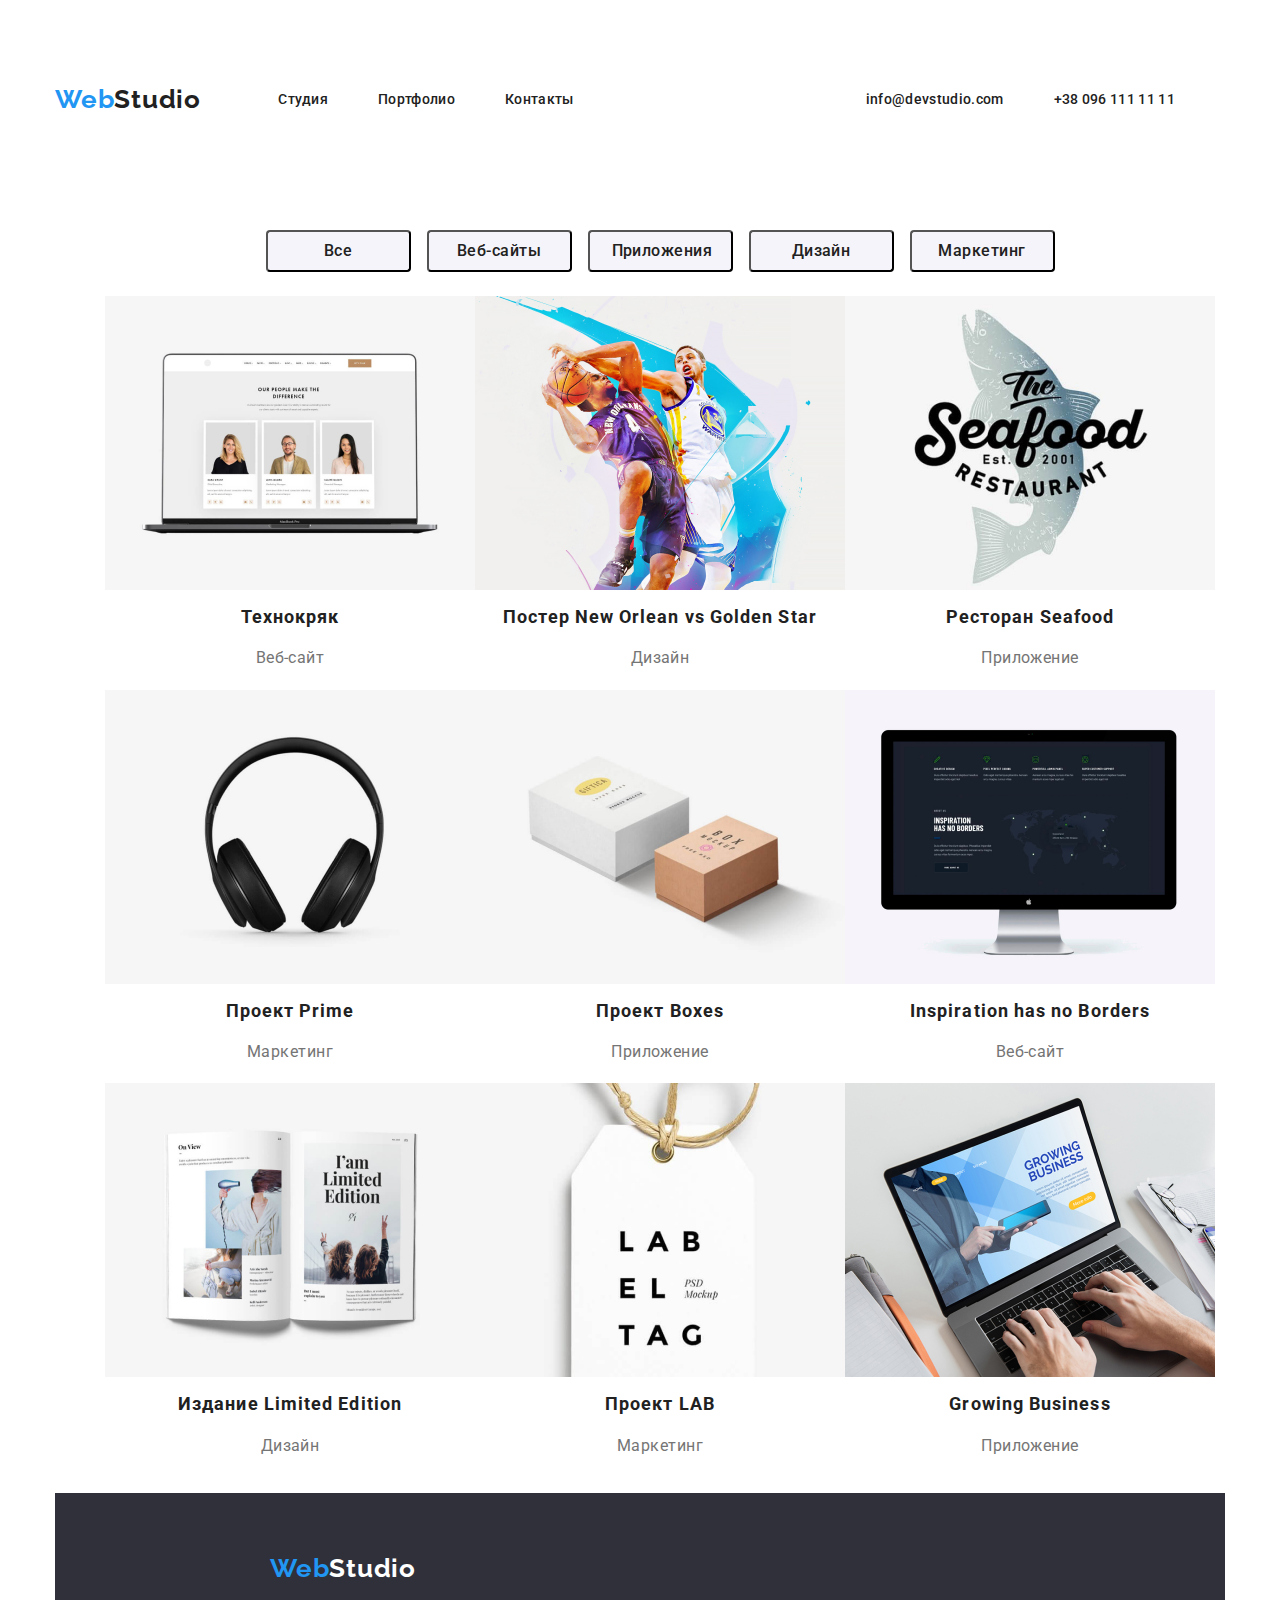
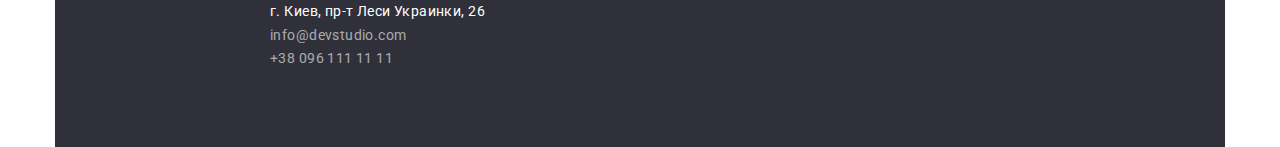
==== commit 030efca8: "upd.css" ====
--- a/portfolio.html
+++ b/portfolio.html
@@ -35,8 +35,9 @@
         </ul>
     </header>
     <main class="portfolio content">
-        <!-- portfolio-btn -->
+       
         <section>
+            <!-- portfolio-btn -->
             <ul class="portfolio-btn list">
                 <li><button class="portfolio-btn-link" type="button">Все</button></li>
                 <li><button class="portfolio-btn-link" type="button">Веб-сайты</button></li>
@@ -44,6 +45,7 @@
                 <li><button class="portfolio-btn-link" type="button">Дизайн</button></li>
                 <li><button class="portfolio-btn-link" type="button">Маркетинг</button></li>
             </ul>
+            <!-- portfolio-cards-list -->
             <ul class="portfolio-cards-list">
                 <li>
                     <img src="./image/techno.jpg" alt="techno" width="370px" height="294px">
@@ -92,8 +94,8 @@
                 </li>
             </ul>
         </section>
-        
     </main>
+    <!-- footer -->
     <footer class="footer content">
         <a href="#" class="logo logo-footer"><span class="logo-first">Web</span>Studio</a>
         <address class="footer-contact">
--- a/styles/styles.css
+++ b/styles/styles.css
@@ -352,13 +352,17 @@
 }
 
 .portfolio-head {
-    font-weight: var(--bold-font);
-    color: var(--primary-color);
+    color: var(--primary-color);
+    font-weight: var(--bold-font);
+    font-size: 18px;
     line-height: 2x;
+    letter-spacing: 0.06em;
 }
 
 .portfolio-text {
+    color: var(--secondary-color);
     font-weight: var(--normal-font);
-    color: var(--secondary-color);
-}
-
+    line-height: 1.88;
+}
+
+/*end portfolio-cards */